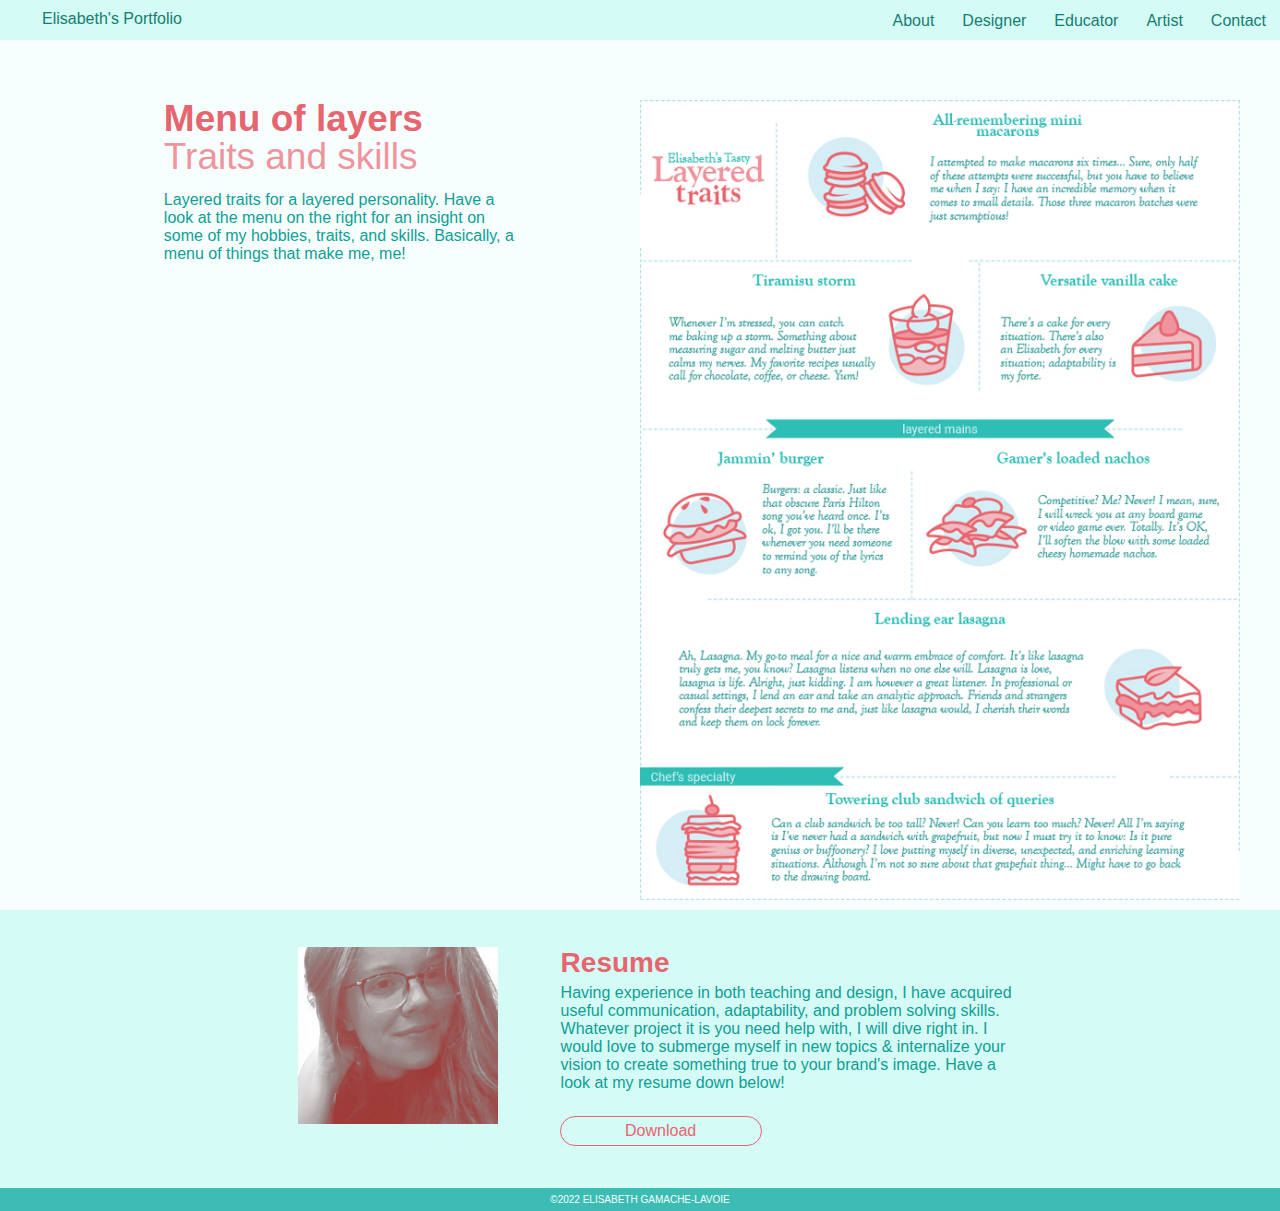
==== about-EN.html @ bca0b4f7 "traduction" ====
<html id="about-page">
	<head>
		<link rel="stylesheet" href="https://cdnjs.cloudflare.com/ajax/libs/font-awesome/4.7.0/css/font-awesome.min.css">
		<link rel="stylesheet" type="text/css" href="css/style.css">
		<script type="text/javascript" src="js/script.js"></script>
		<meta charset="utf-8">
		<meta name="viewport" content="width=device-width, initial-scale=1.0">
    	<meta http-equiv="imagetoolbar" content="no" />
    	<meta name="description" content="This is Montreal based teacher, graphic designer, and artist Elisabeth's portfolio, which includes lesson plans, graphic and web design, illustration work, photography and drawing projects.">
	    <meta name="keywords" content="design, art, drawing, digital, illustration, portfolio, eportfolio, Elisabeth, lighthouse, graphic designer, montreal, freelancing, lesson plan, teacher">
    	<meta name="author" content="Elisabeth">
    	<link rel="icon" href="img/favicon.ico" type="image/x-icon">
		<title>Elisabeth's portfolio</title>
	</head>
	<body> 
		<div id="desktop-nav">
			<a id="nav-title" href="index-EN.html">Elisabeth's Portfolio</a>
			<div id="mobile-nav">
				<a href="about-EN.html">About</a>
				<a href="designer-EN.html">Designer</a>
				<a href="educator-EN.html">Educator</a>
				<a href="artist-EN.html">Artist</a>
				<a href="contact-EN.html">Contact</a>
			</div>
			<div id="desktop-true-nav">
				<a href="about-EN.html">About</a>
				<a href="designer-EN.html">Designer</a>
				<a href="educator-EN.html">Educator</a>
				<a href="artist-EN.html">Artist</a>
				<a href="contact-EN.html">Contact</a>
			</div>
			<a href="javascript:void(0);" class="icon" onClick="openNav()">
				<i class="fa fa-bars"></i>
			</a>
			<a class="lang-button" href="about-EN.html">EN</a>
			<a class="lang-button" id="lang-FR" href="about.html">FR |</a>
		</div>
		<div class="one-col slugs">
			<div id="menu-typo">
				<h1 class="boldfont centertitle">Menu of layers</h1>
				<h1 class="centertitle">Traits and skills</h1>
				<p>Layered traits for a layered personality. Have a look at the menu on the right for an insight on some of my hobbies, traits, and skills. Basically, a menu of things that make me, me!</p>
			</div>
			<div id="menu-img">
				<img src="img/menu.jpg" />
			</div>
		</div>
		<div class="one-col blueback">
			<div id="resume-img">
				<img src="img/elisabeth.jpg" />
			</div>
			<div id="resume-typo">
				<h1>Resume</h1>
				<p>Having experience in both teaching and design, I have acquired useful communication, adaptability, and problem solving skills. Whatever project it is you need help with, I will dive right in. I would love to submerge myself in new topics & internalize your vision to create something true to your brand's image. Have a look at my resume down below!</p>
				<button id="centerbutton" onclick="window.open('resume-elisabeth-gl.pdf')">Download</button>
			</div>
		</div>
	</body>
	<footer>
		<p>©2022 ELISABETH GAMACHE-LAVOIE</p>
	</footer>
</html>
---- css/style.css ----
@charset "utf-8";
*{
  box-sizing: border-box; 
  margin:0; 
  padding:0; 
  font-family:"Century Gothic", Arial, Helvetica, sans-serif; 
  text-decoration:none; 
  font-weight:normal; 
  border:none; 
  outline:none; 
  list-style-type:disc; 
  text-align:left;
}
::-webkit-scrollbar { 
    display: none; 
}
html{
  background-color: #F6FFFE;
  min-height: 100vh;
}
/*=========================================================================THIS IS THE NAV*/
#desktop-nav a#nav-title{
  text-align: left;
  padding-left: 42px;
  margin-top: -2px;
  }
#desktop-nav {
  overflow: hidden;
  background-color: #D4FBF6;
  position: relative;
  width:100vw;
}
#desktop-nav #mobile-nav, #desktop-nav #desktop-true-nav {
  display: none;
}
#desktop-nav #mobile-nav {
  height: 100vh;
  background-color: #D4FBF6;
}
#desktop-nav a {
  color: #147E70;
  padding: 10px 12px;
  text-decoration: none;
  font-size: 13px;
  display: block;
}
#desktop-nav #mobile-nav a{
  display: list-item;
  text-align: center;
  padding-top: 20px;
  padding-bottom: 20px;
}
#desktop-nav #mobile-nav a:hover{
  background-color: #8CE8DC;
  transition: 0.5s;
}
#desktop-nav a.icon {
  display: block;
  position: absolute;
  left: 0;
  top: 0;
  height: 100%;
  color: #3DBCB4;
}
#desktop-nav a.lang-button{
  text-align: right;
  float: right;
  margin-top: -36px;
  width: 40px;
  z-index: 1;
}
#desktop-nav #lang-FR{
  margin-right: 20px;
  width: 60px;
  z-index: -1;
}
/*==============================================================THIS IS THE HEADER*/
div#header img{
  display: block;
  width: 95%;
  padding: 5%;
}
div#header img#desktop-portrait, h1.lay-titles{
  display: none;
}
div#header-intro{
  padding: 10% 5%;
  color: #3DBCB4;
  line-height: 26px;
  font-size: 16px;
}
div#header-intro p{
  padding: 0% 6%;
  color: #0F9E94;
}
/*========================================================THIS IS THE MAIN CONTENT*/
button{
  outline: 1px solid #3DBCB4;
  padding: 5px 50px;
  font-size: 16px;
  margin-top: 15px;
  margin-left: 6%;
  background-color: #F6FFFE;
  border-radius: 15px;
  color: #3DBCB4;
}
button:hover{
  background-color: #3DBCB4;
  color: #F6FFFE;
  transition: 0.4s;
  cursor:grab;
}
/*==============================================================THIS IS THE FOOTER*/
body{
  position: absolute;
  min-height: 100vh;
}
footer{
    padding: 6px;
    width: 100%;
    background-color: #3DBCB4;
    color: #F6FFFE;
    font-size: 10px;
    position: absolute;
    bottom: 0;
  }
footer p{
  text-align: center;
}
/*==========================================================THIS IS THE ABOUT PAGE*/
div#resume-typo h1{
  margin-left:7%;
  color:#E7656E;
  font-weight: 600;
  font-size: 28px;
}
h1.centertitle{
  font-size: 37px;
  color: #EF939C;
  line-height: 38px;
  text-align: center;
}
h1.boldfont{
font-weight: 600;
color:#E7656E;
}
div#menu-img img{
  display: block;
  margin-left:auto;
  margin-right:auto;
  width:92%;
}
div.one-col{
  margin-top:30px;
}
div#menu-typo p{
  margin-top:15px;
  margin-left:7%;
  margin-right:7%;
  color: #0F9E94;
}
div#resume-img img{
  width:200px;
  display: block;
  margin-left: auto;
  margin-right: auto;
  margin-bottom: 20px;
}
div#resume-typo p{
  margin-top:5px;
  margin-left:7%;
  margin-right:7%;
  color: #0F9E94;
}
div.blueback{
  background-color:#D4FBF6;
  padding-top:20px;
  overflow: hidden;
}
button#centerbutton{
  display: block;
  width:200px;
  margin-top:25px;
  margin-left:auto;
  margin-right:auto;
  margin-bottom: 50px;
  text-align: center;
  outline-color: #E7656E;
  color:#E7656E;
  background-color: #D4FBF6;
}
button#centerbutton:hover{
  background-color:#E7656E;
  color: #FFF;
}
/*THIS IS FOR THE CONTACT FORM====================================================*/
label, input, textarea{
  display: block;
}
/*THIS IS FOR BIGGER SCREENS ABOVE MOBILE=========================================*/
@media only screen and (min-width: 700px) {
  #desktop-nav #mobile-nav a{
  display: none;
  }
  #desktop-nav a.icon {
  display: none;
  }
  #desktop-nav a#nav-title{
    display: inline-block;
    width: 290px;
  }
  #desktop-nav #desktop-true-nav{
    position: absolute;
    right: 0;
    display: inline-block;
    background-color: #D4FBF6;
  }
  #desktop-nav #desktop-true-nav a{
  float: left;
  }
  #desktop-nav #desktop-true-nav a:hover{
    background-color: #8CE8DC;
    transition: 0.5s;
  }
  #desktop-nav a {
    color: #147E70;
    padding: 12px 14px;
    text-decoration: none;
    font-size: 16px;
    display: block;
  }
  div#header img{
    display: none;
  }
  div#header{
    width: 50%;
    float: left;
    padding: 8% 2%;
    margin-left: 1%;
  }
  div#header-intro{
    width: 35%;
    margin-top: -20px;
    margin-right: 10%;
    float: left;
    height: 80vh;
    padding-right: 0%;
  }
  div#header-intro p{
    width: 128%;
  }
  div#header img#desktop-portrait{
    display: block;
    width: 100%;
  }
  h1.lay-titles{
    display: block;
    font-size: 37px;
    color: #EF939C;
    padding:  0% 6%;
    line-height: 35px;
  }
  h1#lay-titles-bold{
    font-weight: 600;
    color: #E7656E;
    padding-top: 20%;
  }
  div#header-intro p{
    padding-top: 20px;
    padding-bottom: 20px;
  }
  div.blueback{
    background-color:#D4FBF6;
    padding-top:20px;
    clear: both;
  }
/*==========================================================THIS IS THE ABOUT PAGE*/
div#resume-typo h1{
  margin-left:7%;
}
h1.centertitle{
  text-align: left;
  margin-left:7%;
}
div#menu-img img{
  width:80%;
}
div#resume-img{
  float:left;
  width: 25%;
  padding: 2% 5%;
}
div#resume-typo{
  float:right;
  width: 75%;
  padding: 2% 5%;
}
div#menu-typo p{
  margin-top:15px;
  margin-left:7%;
  margin-right:7%;
  width: 60%;
}
div#resume-img img{
  width:200px;
  display: block;
  margin-left: auto;
  margin-right: auto;
  margin-bottom: 20px;
  margin-top: 20%;
}
div#resume-typo p{
  margin-top:5px;
  margin-left:55px;
  margin-right:30px;
}
div#resume-typo h1{
  margin-left:55px;
}
button#centerbutton{
  margin-top:25px;
  margin-left:55px;
  margin-right:0;
  text-align: center;
}
}
@media only screen and (min-width: 1046px) {
div#header{
  width: 45%;
  padding-top: 60px;
}
div#header-intro{
  width: 40%;
  padding: 10% 5%;
}
div#header-intro p{
  width: 150%;
}
img#desktop-portrait{
  max-width: 480px;
  margin-left: 10%;
}
/*==========================================================THIS IS THE ABOUT PAGE*/
div#menu-img img{
  width:500px;
}
div.slugs{
  min-height:90vh;
  clear: both;
  padding-top:30px;
  padding-bottom: 680px;
}
div.one-col, div.slugs{
  padding-left:10%;
  padding-right:10%;
  clear: both;
}
div#menu-typo{
  float:left;
  width: 50%;
}
div#menu-img{
  float:left;
  width:50%;
}
div.blueback, div.one-col{
  clear: both;
}
div#menu-typo p{
  margin-top:15px;
  margin-left:7%;
  margin-right:0%;
  width: 75%;
}
div#resume-img img{
  margin-top: 0;
}
div#menu-img img{
  width:600px;
}
div.blueback{
  padding-left:20%;
  padding-right:15%;
}

div#menu-typo p{
  width: 70%;
}
}
@media only screen and (min-width: 1580px) {
div#header{
  width: 45%;
  margin-top: -20px;
}
div#header-intro{
  width: 40%;
  padding: 8% 6%;
  margin-left: -2%;
}
div#header-intro p{
  width: 130%;
}
img#desktop-portrait{
  max-width: 480px;
  margin-left: 300px;
}
/*==========================================================THIS IS THE ABOUT PAGE*/
div#menu-img img{
  width:650px;
  margin-top: -45px;
}
}
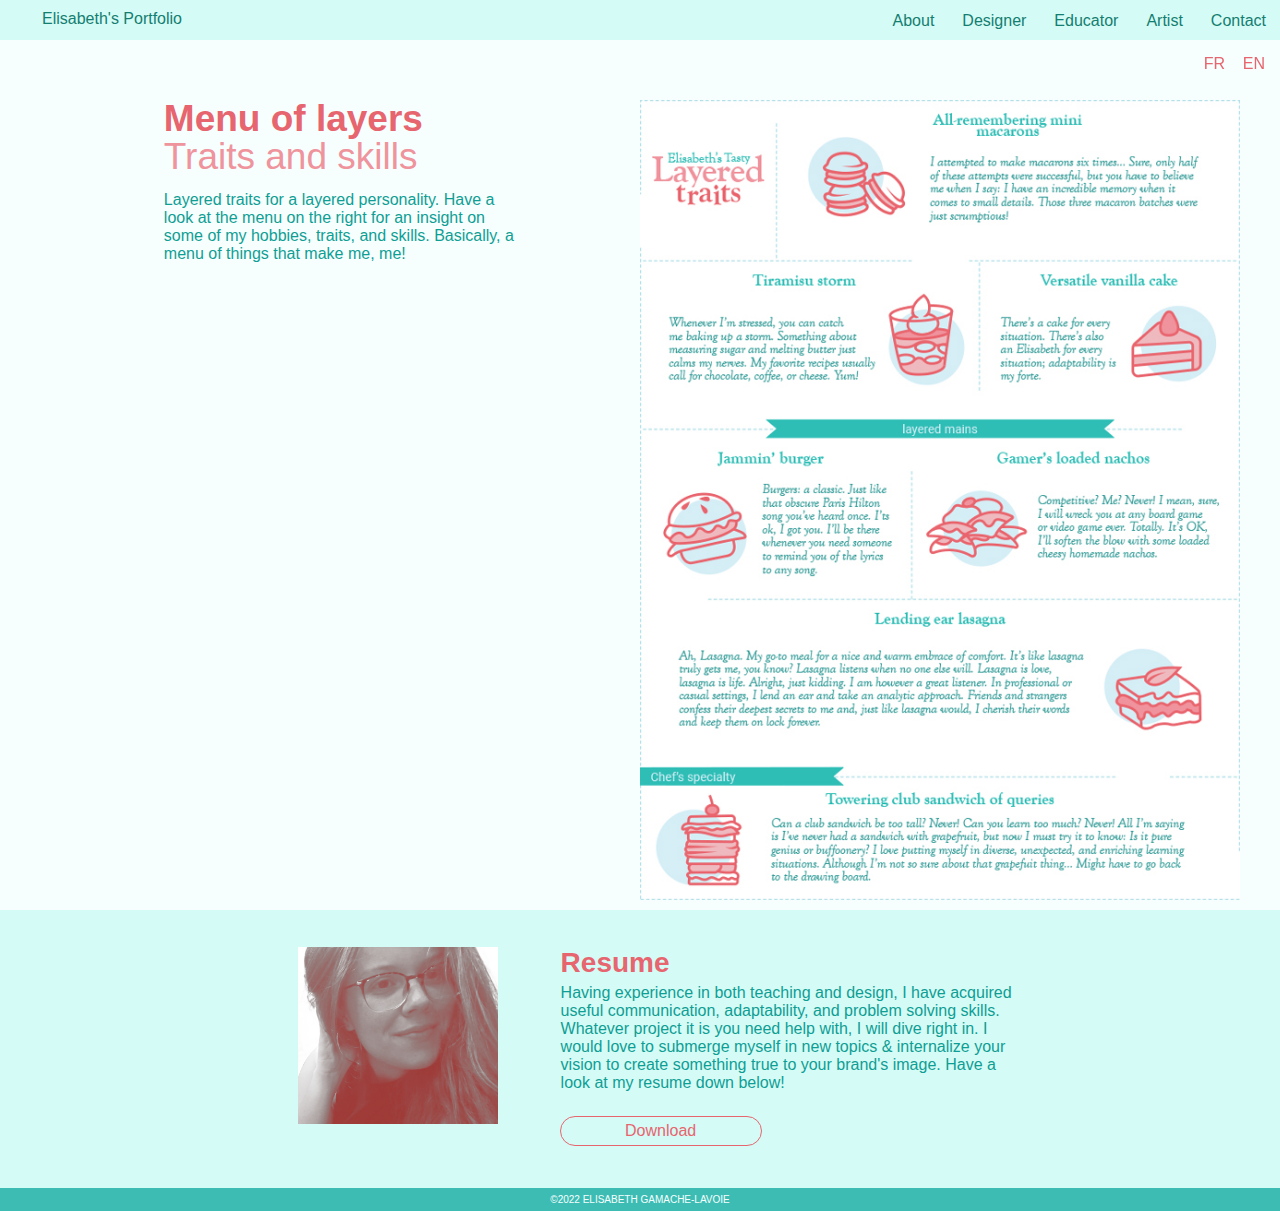
==== commit 2c77b105: "EN FR" ====
--- a/about-EN.html
+++ b/about-EN.html
@@ -35,6 +35,10 @@
 			<a class="lang-button" href="about-EN.html">EN</a>
 			<a class="lang-button" id="lang-FR" href="about.html">FR |</a>
 		</div>
+		<div>
+			<a id ="en-button" class="fixed-lang-button" href="about-EN.html">EN</a>
+			<a id="fr-button" class="fixed-lang-button" href="about.html">FR</a>
+		</div>
 		<div class="one-col slugs">
 			<div id="menu-typo">
 				<h1 class="boldfont centertitle">Menu of layers</h1>
--- a/css/style.css
+++ b/css/style.css
@@ -74,6 +74,22 @@
   width: 60px;
   z-index: -1;
 }
+/*===================================================THIS IS THE LANGUAGES BUTTONS*/
+a.fixed-lang-button{
+  display: none;
+  position:fixed;
+  margin:15px;
+  color:#E7656E;
+}
+a.fixed-lang-button:hover{
+  color:#3DBCB4;
+}
+a#fr-button{
+  right:40px;
+}
+a#en-button{
+  right:0;
+}
 /*==============================================================THIS IS THE HEADER*/
 div#header img{
   display: block;
@@ -196,9 +212,35 @@
 /*THIS IS FOR THE CONTACT FORM====================================================*/
 label, input, textarea{
   display: block;
+  color:#147E70;
+}
+input, textarea{
+  border: 1px solid #3DBCB4;
+  width:100%;
+  padding:20px;
+}
+label{
+  padding-top:20px;
+}
+textarea{
+  min-height:30vh;
+}
+div#thecontactform{
+  padding:5%;
+}
+h1.contact-title{
+  font-size: 25px;
+  color:#EF939C;
+}
+h1#contact-title-bold{
+  font-weight: 600;
+  color:#E7656E;
 }
 /*THIS IS FOR BIGGER SCREENS ABOVE MOBILE=========================================*/
 @media only screen and (min-width: 700px) {
+  a.fixed-lang-button{
+    display: block;
+  }
   #desktop-nav #mobile-nav a{
   display: none;
   }
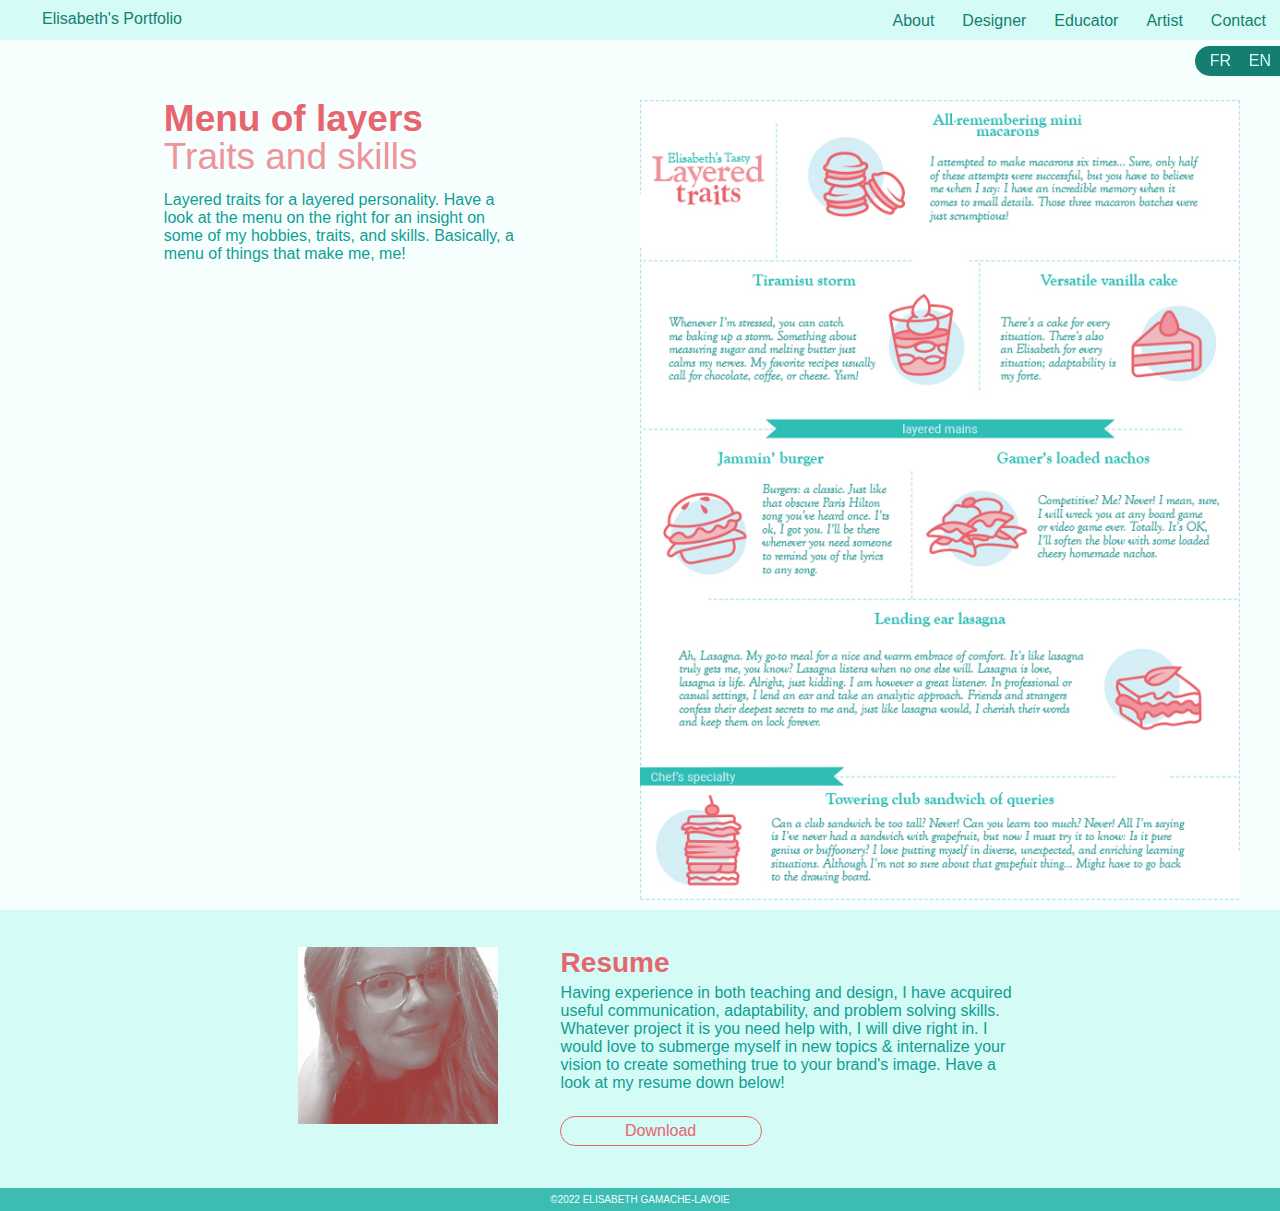
==== commit fb346f4b: "pushes" ====
--- a/about-EN.html
+++ b/about-EN.html
@@ -35,7 +35,7 @@
 			<a class="lang-button" href="about-EN.html">EN</a>
 			<a class="lang-button" id="lang-FR" href="about.html">FR |</a>
 		</div>
-		<div>
+		<div id="lang-div">
 			<a id ="en-button" class="fixed-lang-button" href="about-EN.html">EN</a>
 			<a id="fr-button" class="fixed-lang-button" href="about.html">FR</a>
 		</div>
--- a/css/style.css
+++ b/css/style.css
@@ -78,8 +78,8 @@
 a.fixed-lang-button{
   display: none;
   position:fixed;
-  margin:15px;
-  color:#E7656E;
+  line-height: 30px;
+  color:#D4FBF6;
 }
 a.fixed-lang-button:hover{
   color:#3DBCB4;
@@ -240,6 +240,16 @@
 @media only screen and (min-width: 700px) {
   a.fixed-lang-button{
     display: block;
+    padding-right: 9px;
+  }
+  div#lang-div{
+    position:fixed;
+    margin-top:6px;
+    right:-20px;
+    background-color:#147E70;
+    width: 105px;
+    height: 30px;
+    border-radius: 15px;
   }
   #desktop-nav #mobile-nav a{
   display: none;
